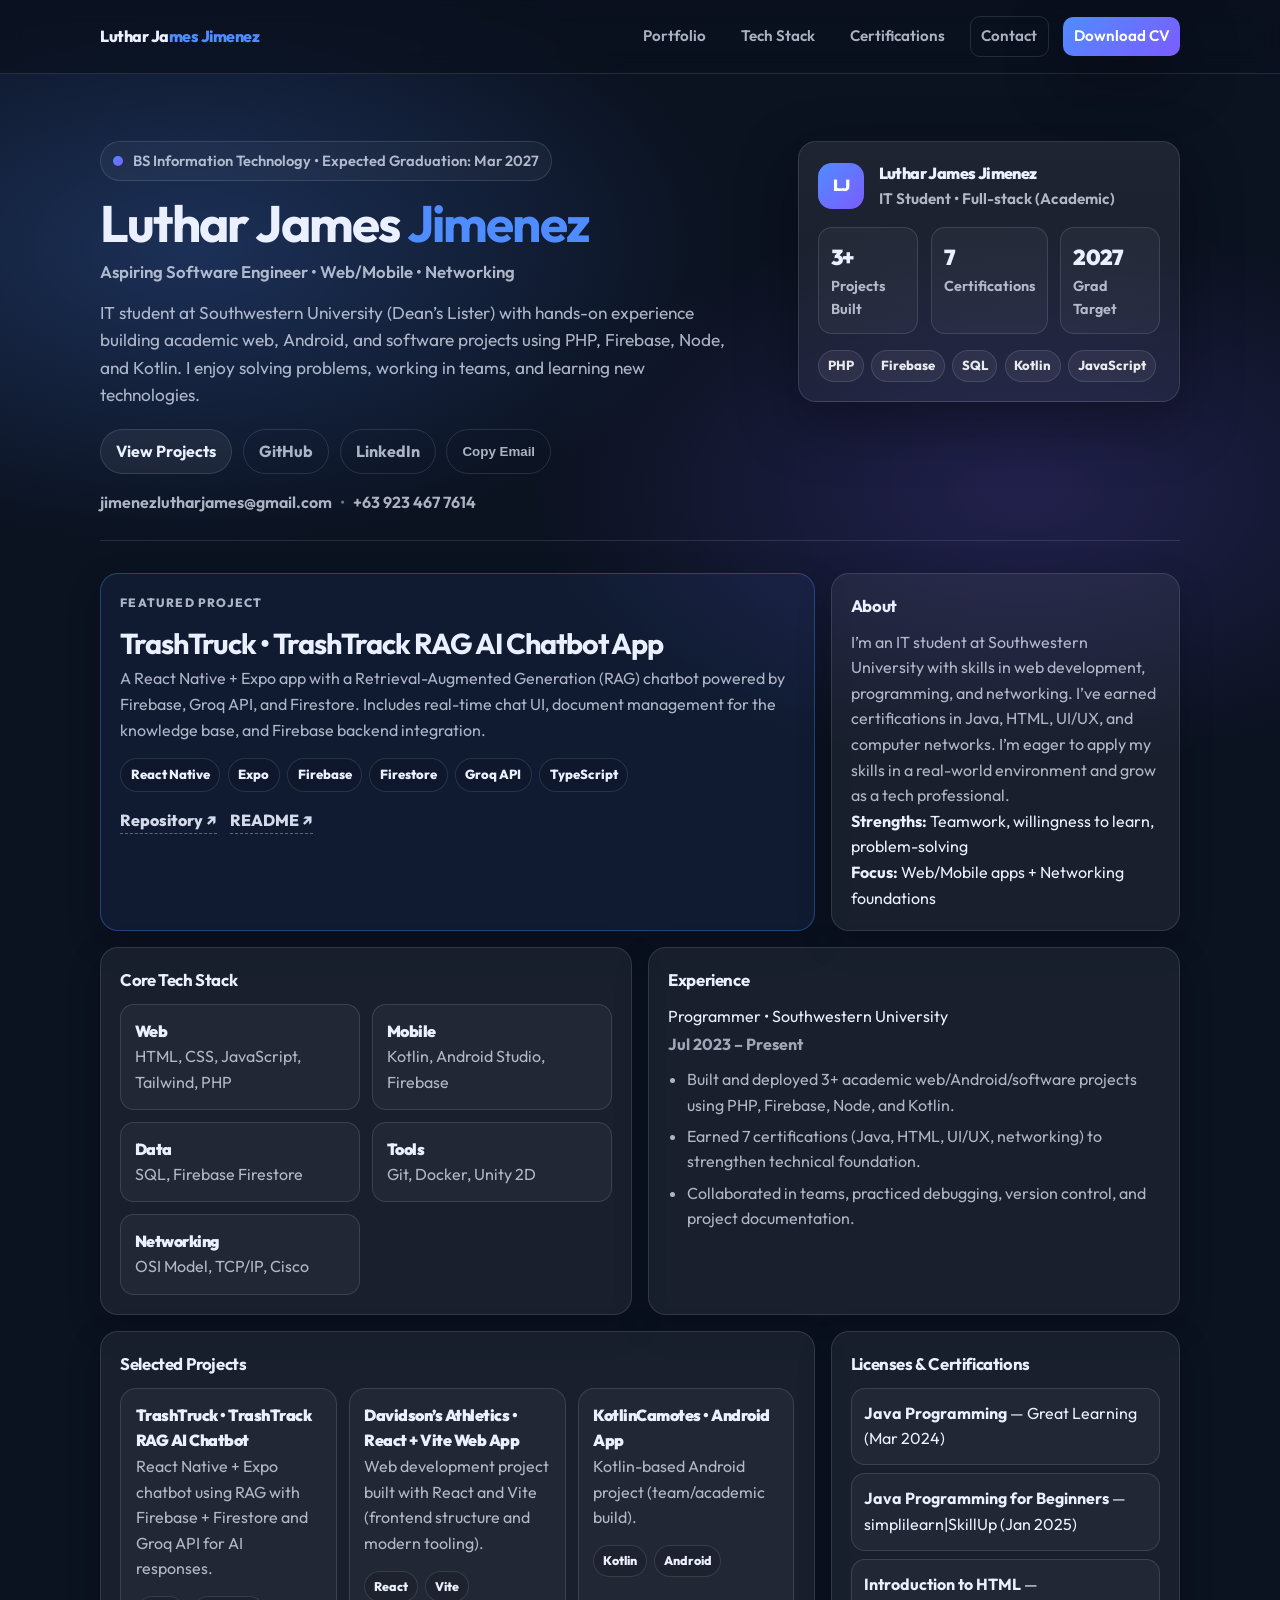
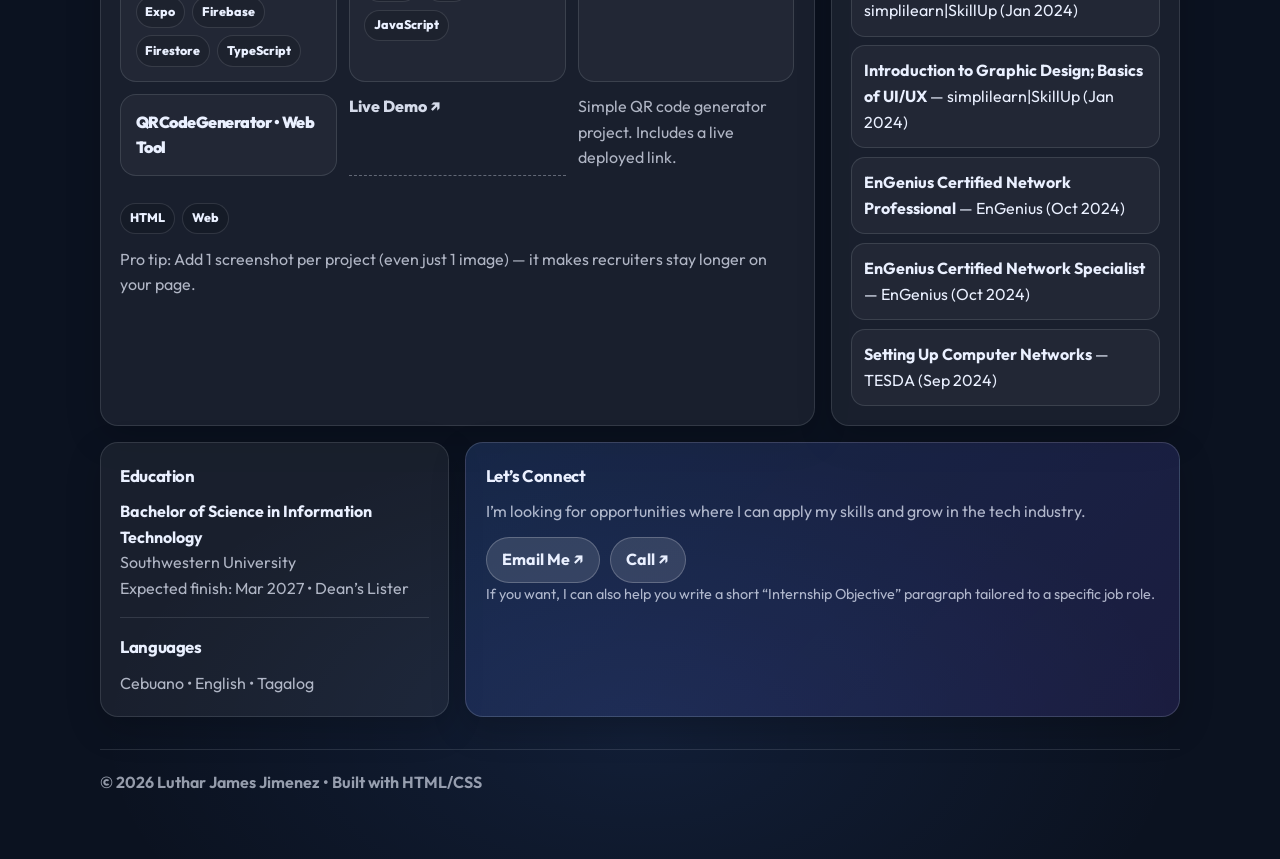
==== index.html @ 518e55aa "Portfolio Portfolio Deployment" ====
<!DOCTYPE html>
<html lang="en">
  <head>
    <meta charset="UTF-8" />
    <meta name="viewport" content="width=device-width, initial-scale=1.0" />
    <title>Luthar James Jimenez | IT Student Portfolio</title>

    <link rel="preconnect" href="https://fonts.googleapis.com" />
    <link rel="preconnect" href="https://fonts.gstatic.com" crossorigin />
    <link
      href="https://fonts.googleapis.com/css2?family=Outfit:wght@300;400;600;700;800&display=swap"
      rel="stylesheet"
    />

    <link rel="stylesheet" href="style.css" />
    <meta
      name="description"
      content="Portfolio of Luthar James Jimenez — IT student focused on web, mobile, and networking. PHP, Firebase, SQL, Kotlin, JavaScript."
    />
  </head>

  <body>
    <nav class="navbar">
      <div class="nav-container">
        <a class="logo" href="#top" aria-label="Go to top">
          Luthar Ja<span>mes Jimenez</span>
        </a>

        <div class="nav-links">
          <a href="#projects">Portfolio</a>
          <a href="#stack">Tech Stack</a>
          <a href="#certs">Certifications</a>
          <a href="#contact" class="nav-cta">Contact</a>
          <a href="resume.pdf" class="resume-btn" download>Download CV</a>
        </div>
      </div>
    </nav>

    <main class="container" id="top">
      <header class="hero">
        <div class="hero-left">
          <div class="hero-badge">
            <span class="dot"></span>
            <span
              >BS Information Technology • Expected Graduation: Mar 2027</span
            >
          </div>

          <h1>
            Luthar James <span class="accent">Jimenez</span><br />
            <span class="sub"
              >Aspiring Software Engineer • Web/Mobile • Networking</span
            >
          </h1>

          <p class="hero-desc">
            IT student at Southwestern University (Dean’s Lister) with hands-on
            experience building academic web, Android, and software projects
            using PHP, Firebase, Node, and Kotlin. I enjoy solving problems,
            working in teams, and learning new technologies.
          </p>

          <div class="hero-actions">
            <a class="pill" href="#projects">View Projects</a>
            <a
              class="pill ghost"
              href="https://github.com/wmroger"
              target="_blank"
              rel="noreferrer"
              >GitHub</a
            >
            <a
              class="pill ghost"
              href="https://www.linkedin.com/in/luthar-james-jimenez-849b1b263/"
              target="_blank"
              rel="noreferrer"
              >LinkedIn</a
            >
            <button class="pill ghost" type="button" onclick="copyEmail()">
              Copy Email
            </button>
          </div>

          <div class="hero-contact">
            <a href="mailto:jimenezlutharjames@gmail.com"
              >jimenezlutharjames@gmail.com</a
            >
            <span class="sep">•</span>
            <a href="tel:+639234677614">+63 923 467 7614</a>
          </div>
        </div>

        <aside class="hero-right">
          <div class="profile-card">
            <div class="profile-top">
              <div class="avatar" aria-hidden="true">LJ</div>
              <div>
                <p class="profile-name">Luthar James Jimenez</p>
                <p class="profile-role">IT Student • Full-stack (Academic)</p>
              </div>
            </div>

            <div class="profile-metrics">
              <div class="metric">
                <p class="metric-num">3+</p>
                <p class="metric-label">Projects Built</p>
              </div>
              <div class="metric">
                <p class="metric-num">7</p>
                <p class="metric-label">Certifications</p>
              </div>
              <div class="metric">
                <p class="metric-num">2027</p>
                <p class="metric-label">Grad Target</p>
              </div>
            </div>

            <div class="profile-tags">
              <span>PHP</span><span>Firebase</span><span>SQL</span
              ><span>Kotlin</span><span>JavaScript</span>
            </div>
          </div>
        </aside>
      </header>

      <section class="bento">
        <!-- Primary / Capstone -->
        <article class="tile capstone" id="projects">
          <div class="tile-head">
            <p class="label">Featured Project</p>
            <h2>TrashTruck • TrashTrack RAG AI Chatbot App</h2>
          </div>

          <p class="muted">
            A React Native + Expo app with a Retrieval-Augmented Generation
            (RAG) chatbot powered by Firebase, Groq API, and Firestore. Includes
            real-time chat UI, document management for the knowledge base, and
            Firebase backend integration.
          </p>

          <div class="chips">
            <span>React Native</span><span>Expo</span><span>Firebase</span
            ><span>Firestore</span><span>Groq API</span><span>TypeScript</span>
          </div>

          <div class="tile-links">
            <a
              class="link"
              href="https://github.com/WMROger/TrashTruck"
              target="_blank"
              rel="noreferrer"
              >Repository ↗</a
            >
            <a
              class="link"
              href="https://github.com/WMROger/TrashTruck#readme"
              target="_blank"
              rel="noreferrer"
              >README ↗</a
            >
          </div>
        </article>

        <!-- About / Summary -->
        <article class="tile about">
          <h3>About</h3>
          <p class="muted">
            I’m an IT student at Southwestern University with skills in web
            development, programming, and networking. I’ve earned certifications
            in Java, HTML, UI/UX, and computer networks. I’m eager to apply my
            skills in a real-world environment and grow as a tech professional.
          </p>
          <div class="mini-list">
            <div>
              <strong>Strengths:</strong> Teamwork, willingness to learn,
              problem-solving
            </div>
            <div>
              <strong>Focus:</strong> Web/Mobile apps + Networking foundations
            </div>
          </div>
        </article>

        <!-- Tech Stack -->
        <article class="tile stack" id="stack">
          <h3>Core Tech Stack</h3>
          <div class="stack-grid">
            <div class="stack-item">
              <p class="stack-title">Web</p>
              <p class="muted">HTML, CSS, JavaScript, Tailwind, PHP</p>
            </div>
            <div class="stack-item">
              <p class="stack-title">Mobile</p>
              <p class="muted">Kotlin, Android Studio, Firebase</p>
            </div>
            <div class="stack-item">
              <p class="stack-title">Data</p>
              <p class="muted">SQL, Firebase Firestore</p>
            </div>
            <div class="stack-item">
              <p class="stack-title">Tools</p>
              <p class="muted">Git, Docker, Unity 2D</p>
            </div>
            <div class="stack-item">
              <p class="stack-title">Networking</p>
              <p class="muted">OSI Model, TCP/IP, Cisco</p>
            </div>
          </div>
        </article>

        <!-- Experience -->
        <article class="tile experience">
          <h3>Experience</h3>
          <div class="timeline">
            <div class="tl-item">
              <p class="tl-title">Programmer • Southwestern University</p>
              <p class="tl-meta">Jul 2023 – Present</p>
              <ul class="tl-bullets">
                <li>
                  Built and deployed 3+ academic web/Android/software projects
                  using PHP, Firebase, Node, and Kotlin.
                </li>
                <li>
                  Earned 7 certifications (Java, HTML, UI/UX, networking) to
                  strengthen technical foundation.
                </li>
                <li>
                  Collaborated in teams, practiced debugging, version control,
                  and project documentation.
                </li>
              </ul>
            </div>
          </div>
        </article>

        <!-- Projects -->
        <article class="tile projects">
          <h3>Selected Projects</h3>

          <div class="project-grid">
            <a
              class="proj-card"
              href="https://github.com/WMROger/TrashTruck"
              target="_blank"
              rel="noreferrer"
            >
              <p class="proj-title">TrashTruck • TrashTrack RAG AI Chatbot</p>
              <p class="muted">
                React Native + Expo chatbot using RAG with Firebase + Firestore
                and Groq API for AI responses.
              </p>
              <div class="chips small">
                <span>Expo</span><span>Firebase</span><span>Firestore</span
                ><span>TypeScript</span>
              </div>
            </a>

            <a
              class="proj-card"
              href="https://github.com/WMROger/Davidson-s-Athletics"
              target="_blank"
              rel="noreferrer"
            >
              <p class="proj-title">
                Davidson’s Athletics • React + Vite Web App
              </p>
              <p class="muted">
                Web development project built with React and Vite (frontend
                structure and modern tooling).
              </p>
              <div class="chips small">
                <span>React</span><span>Vite</span><span>JavaScript</span>
              </div>
            </a>

            <a
              class="proj-card"
              href="https://github.com/WMROger/KotlinCamotes"
              target="_blank"
              rel="noreferrer"
            >
              <p class="proj-title">KotlinCamotes • Android App</p>
              <p class="muted">
                Kotlin-based Android project (team/academic build).
              </p>
              <div class="chips small">
                <span>Kotlin</span><span>Android</span>
              </div>
            </a>

            <a
              class="proj-card"
              href="https://github.com/WMROger/QRCodeGenerator"
              target="_blank"
              rel="noreferrer"
            >
              <p class="proj-title">QRCodeGenerator • Web Tool</p>
              <a class="link" href="https://qr-code-generator-seven-phi.vercel.app/" target="_blank" rel="noreferrer">Live Demo ↗</a>
              <p class="muted">
                Simple QR code generator project. Includes a live deployed link.
              </p>
              <div class="chips small"><span>HTML</span><span>Web</span></div>
            </a>
          </div>

          <p class="note muted">
            Pro tip: Add 1 screenshot per project (even just 1 image) — it makes
            recruiters stay longer on your page.
          </p>
        </article>

        <!-- Certifications -->
        <article class="tile certs" id="certs">
          <h3>Licenses & Certifications</h3>
          <ul class="cert-list">
            <li>
              <strong>Java Programming</strong> — Great Learning (Mar 2024)
            </li>
            <li>
              <strong>Java Programming for Beginners</strong> —
              simplilearn|SkillUp (Jan 2025)
            </li>
            <li>
              <strong>Introduction to HTML</strong> — simplilearn|SkillUp (Jan
              2024)
            </li>
            <li>
              <strong>Introduction to Graphic Design; Basics of UI/UX</strong> —
              simplilearn|SkillUp (Jan 2024)
            </li>
            <li>
              <strong>EnGenius Certified Network Professional</strong> —
              EnGenius (Oct 2024)
            </li>
            <li>
              <strong>EnGenius Certified Network Specialist</strong> — EnGenius
              (Oct 2024)
            </li>
            <li>
              <strong>Setting Up Computer Networks</strong> — TESDA (Sep 2024)
            </li>
          </ul>
        </article>

        <!-- Education + Languages -->
        <article class="tile education">
          <h3>Education</h3>
          <div class="edu">
            <p>
              <strong>Bachelor of Science in Information Technology</strong>
            </p>
            <p class="muted">Southwestern University</p>
            <p class="muted">Expected finish: Mar 2027 • Dean’s Lister</p>
          </div>

          <div class="divider"></div>

          <h3>Languages</h3>
          <p class="muted">Cebuano • English • Tagalog</p>
        </article>

        <!-- Contact / Hire -->
        <article class="tile contact" id="contact">
          <h3>Let’s Connect</h3>
          <p class="muted">
            I’m looking for opportunities where I can apply my skills and grow
            in the tech industry.
          </p>

          <div class="contact-actions">
            <a class="pill light" href="mailto:jimenezlutharjames@gmail.com"
              >Email Me ↗</a
            >
            <a class="pill light" href="tel:+639234677614">Call ↗</a>
          </div>

          <p class="muted small">
            If you want, I can also help you write a short “Internship
            Objective” paragraph tailored to a specific job role.
          </p>
        </article>
      </section>

      <footer class="footer">
        <p>
          © <span id="year"></span> Luthar James Jimenez • Built with HTML/CSS
        </p>
      </footer>
    </main>

    <script>
      function copyEmail() {
        navigator.clipboard.writeText("jimenezlutharjames@gmail.com");
        alert("Email copied to clipboard!");
      }
      document.getElementById("year").textContent = new Date().getFullYear();
    </script>
  </body>
</html>
---- style.css ----
:root{
  --bg: #0b1220;
  --card: rgba(255,255,255,0.06);
  --card-solid: rgba(255,255,255,0.08);
  --text: #eaf0ff;
  --muted: rgba(234,240,255,0.72);
  --border: rgba(234,240,255,0.12);
  --accent: #4f8cff;
  --accent2: #7c5cff;
  --shadow: 0 20px 60px rgba(0,0,0,0.35);
}

*{ margin:0; padding:0; box-sizing:border-box; }
html{ scroll-behavior:smooth; }
body{
  font-family:"Outfit", system-ui, -apple-system, Segoe UI, Roboto, Arial, sans-serif;
  background:
    radial-gradient(900px 500px at 15% 10%, rgba(79,140,255,0.25), transparent 60%),
    radial-gradient(900px 500px at 80% 20%, rgba(124,92,255,0.20), transparent 55%),
    radial-gradient(900px 500px at 50% 95%, rgba(79,140,255,0.10), transparent 60%),
    var(--bg);
  color: var(--text);
  line-height: 1.6;
}

.container{
  max-width: 1120px;
  margin: 0 auto;
  padding: 2rem 1.25rem 4rem;
}

/* Navbar */
.navbar{
  position: sticky;
  top: 0;
  z-index: 100;
  background: rgba(10,16,30,0.65);
  backdrop-filter: blur(12px);
  border-bottom: 1px solid var(--border);
}

.nav-container{
  max-width: 1120px;
  margin: 0 auto;
  padding: 1rem 1.25rem;
  display:flex;
  justify-content:space-between;
  align-items:center;
  gap: 1rem;
}

.logo{
  text-decoration:none;
  font-weight: 800;
  letter-spacing: -0.5px;
  color: var(--text);
}
.logo span{ color: var(--accent); }

.nav-links{ display:flex; align-items:center; gap: 0.9rem; flex-wrap: wrap; }
.nav-links a{
  text-decoration:none;
  color: var(--muted);
  font-weight: 600;
  font-size: 0.95rem;
  padding: 0.45rem 0.65rem;
  border-radius: 10px;
}
.nav-links a:hover{ color: var(--text); background: rgba(255,255,255,0.06); }

.nav-cta{
  border: 1px solid var(--border);
}

.resume-btn{
  background: linear-gradient(135deg, var(--accent), var(--accent2));
  color: #fff !important;
  box-shadow: var(--shadow);
}

/* Hero */
.hero{
  display:grid;
  grid-template-columns: 1.5fr 0.85fr;
  gap: 1.5rem;
  padding: 2.2rem 0 1.5rem;
  border-bottom: 1px solid var(--border);
  margin-bottom: 2rem;
}

.hero-badge{
  display:inline-flex;
  align-items:center;
  gap: 0.6rem;
  padding: 0.45rem 0.75rem;
  border: 1px solid var(--border);
  border-radius: 999px;
  background: rgba(255,255,255,0.04);
  color: var(--muted);
  font-weight: 600;
  font-size: 0.92rem;
  width: fit-content;
}

.dot{
  width: 10px; height: 10px;
  border-radius: 999px;
  background: linear-gradient(135deg, var(--accent), var(--accent2));
}

h1{
  margin-top: 1rem;
  font-size: 3.2rem;
  line-height: 1.05;
  letter-spacing: -1.8px;
}
.accent{ color: var(--accent); }
.sub{
  display:block;
  font-weight: 600;
  font-size: 1.05rem;
  color: var(--muted);
  letter-spacing: 0;
  margin-top: 0.8rem;
}

.hero-desc{
  margin-top: 1.1rem;
  max-width: 58ch;
  color: var(--muted);
  font-size: 1.08rem;
}

.hero-actions{
  margin-top: 1.25rem;
  display:flex;
  flex-wrap: wrap;
  gap: 0.65rem;
}

.pill{
  border: 1px solid var(--border);
  background: rgba(255,255,255,0.06);
  color: var(--text);
  padding: 0.55rem 0.95rem;
  border-radius: 999px;
  text-decoration:none;
  font-weight: 700;
  cursor: pointer;
  transition: transform .15s ease, background .15s ease, border-color .15s ease;
}
.pill:hover{ transform: translateY(-1px); background: rgba(255,255,255,0.09); border-color: rgba(234,240,255,0.22); }
.pill.ghost{ background: transparent; color: var(--muted); }
.pill.ghost:hover{ color: var(--text); }

.hero-contact{
  margin-top: 1rem;
  color: var(--muted);
  display:flex;
  flex-wrap: wrap;
  gap: 0.5rem;
  align-items:center;
}
.hero-contact a{ color: var(--muted); text-decoration:none; font-weight: 650; }
.hero-contact a:hover{ color: var(--text); }
.sep{ opacity: 0.6; }

/* Profile card */
.profile-card{
  border: 1px solid var(--border);
  background: linear-gradient(180deg, rgba(255,255,255,0.08), rgba(255,255,255,0.05));
  border-radius: 18px;
  padding: 1.2rem;
  box-shadow: var(--shadow);
}

.profile-top{
  display:flex;
  align-items:center;
  gap: 0.9rem;
}

.avatar{
  width: 46px; height: 46px;
  border-radius: 14px;
  display:grid;
  place-items:center;
  font-weight: 900;
  letter-spacing: -0.5px;
  background: linear-gradient(135deg, var(--accent), var(--accent2));
  color: #fff;
}

.profile-name{ font-weight: 850; letter-spacing: -0.6px; }
.profile-role{ color: var(--muted); font-weight: 650; font-size: 0.95rem; }

.profile-metrics{
  display:grid;
  grid-template-columns: repeat(3, 1fr);
  gap: 0.8rem;
  margin-top: 1rem;
}
.metric{
  border: 1px solid var(--border);
  background: rgba(255,255,255,0.04);
  border-radius: 14px;
  padding: 0.75rem;
}
.metric-num{ font-size: 1.35rem; font-weight: 900; letter-spacing: -0.8px; }
.metric-label{ color: var(--muted); font-weight: 650; font-size: 0.9rem; }

.profile-tags{
  display:flex;
  flex-wrap: wrap;
  gap: 0.45rem;
  margin-top: 1rem;
}
.profile-tags span{
  font-size: 0.82rem;
  font-weight: 750;
  color: rgba(255,255,255,0.9);
  background: rgba(255,255,255,0.06);
  border: 1px solid var(--border);
  padding: 0.3rem 0.55rem;
  border-radius: 999px;
}

/* Bento */
.bento{
  display:grid;
  grid-template-columns: repeat(12, 1fr);
  gap: 1rem;
}

.tile{
  border: 1px solid var(--border);
  background: var(--card);
  border-radius: 18px;
  padding: 1.2rem;
  box-shadow: 0 12px 35px rgba(0,0,0,0.18);
}

.tile h3{ font-size: 1.05rem; letter-spacing: -0.4px; margin-bottom: 0.6rem; }
.muted{ color: var(--muted); }
.small{ font-size: 0.9rem; }

.capstone{ grid-column: span 8; border: 1px solid rgba(79,140,255,0.35); background: rgba(79,140,255,0.08); }
.about{ grid-column: span 4; }
.stack{ grid-column: span 6; }
.experience{ grid-column: span 6; }
.projects{ grid-column: span 8; }
.certs{ grid-column: span 4; }
.education{ grid-column: span 4; }
.contact{
  grid-column: span 8;
  background: linear-gradient(135deg, rgba(79,140,255,0.18), rgba(124,92,255,0.14));
  border: 1px solid rgba(234,240,255,0.16);
}

.tile-head .label{
  text-transform: uppercase;
  letter-spacing: 1.2px;
  font-weight: 800;
  font-size: 0.75rem;
  color: rgba(234,240,255,0.72);
}
.tile-head h2{
  margin-top: 0.5rem;
  font-size: 1.8rem;
  letter-spacing: -1px;
}

.chips{ margin-top: 0.9rem; display:flex; flex-wrap:wrap; gap: 0.45rem; }
.chips span{
  font-size: 0.82rem;
  font-weight: 800;
  padding: 0.35rem 0.6rem;
  border-radius: 999px;
  border: 1px solid var(--border);
  background: rgba(0,0,0,0.12);
}
.chips.small span{ font-size: 0.78rem; padding: 0.3rem 0.55rem; }

.tile-links{
  margin-top: 1rem;
  display:flex;
  flex-wrap: wrap;
  gap: 0.8rem;
}
.link{
  color: rgba(234,240,255,0.9);
  font-weight: 800;
  text-decoration:none;
  border-bottom: 1px dashed rgba(234,240,255,0.35);
}
.link:hover{ color: #fff; border-bottom-color: rgba(234,240,255,0.65); }

.stack-grid{
  display:grid;
  grid-template-columns: repeat(2, 1fr);
  gap: 0.75rem;
}
.stack-item{
  border: 1px solid var(--border);
  background: rgba(255,255,255,0.04);
  border-radius: 14px;
  padding: 0.85rem;
}
.stack-title{ font-weight: 900; letter-spacing: -0.5px; }

.timeline .tl-meta{ color: rgba(234,240,255,0.65); font-weight: 700; margin-top: 0.15rem; }
.tl-bullets{ margin-top: 0.6rem; padding-left: 1.15rem; color: var(--muted); }
.tl-bullets li{ margin: 0.35rem 0; }

.project-grid{
  display:grid;
  grid-template-columns: repeat(3, 1fr);
  gap: 0.75rem;
  margin-top: 0.6rem;
}
.proj-card{
  text-decoration:none;
  color: inherit;
  border: 1px solid var(--border);
  background: rgba(255,255,255,0.04);
  border-radius: 16px;
  padding: 0.9rem;
  transition: transform .15s ease, background .15s ease, border-color .15s ease;
}
.proj-card:hover{
  transform: translateY(-2px);
  background: rgba(255,255,255,0.07);
  border-color: rgba(234,240,255,0.20);
}
.proj-title{ font-weight: 900; letter-spacing: -0.5px; }

.note{ margin-top: 0.8rem; }

.cert-list{ list-style: none; display:grid; gap: 0.55rem; }
.cert-list li{
  border: 1px solid var(--border);
  background: rgba(255,255,255,0.04);
  border-radius: 14px;
  padding: 0.75rem;
}

.divider{
  height: 1px;
  background: var(--border);
  margin: 1rem 0;
}

.contact-actions{
  margin-top: 0.8rem;
  display:flex;
  gap: 0.65rem;
  flex-wrap: wrap;
}
.pill.light{
  background: rgba(255,255,255,0.12);
  border-color: rgba(255,255,255,0.22);
}

/* Footer */
.footer{
  margin-top: 2rem;
  padding-top: 1.25rem;
  border-top: 1px solid var(--border);
  color: rgba(234,240,255,0.62);
  font-weight: 650;
}

/* Responsive */
@media (max-width: 980px){
  .hero{ grid-template-columns: 1fr; }
  h1{ font-size: 2.6rem; }
  .project-grid{ grid-template-columns: 1fr; }
  .capstone, .about, .stack, .experience, .projects, .certs, .education, .contact{ grid-column: span 12; }
}

@media (max-width: 520px){
  .nav-links{ gap: 0.35rem; }
  h1{ font-size: 2.15rem; }
}
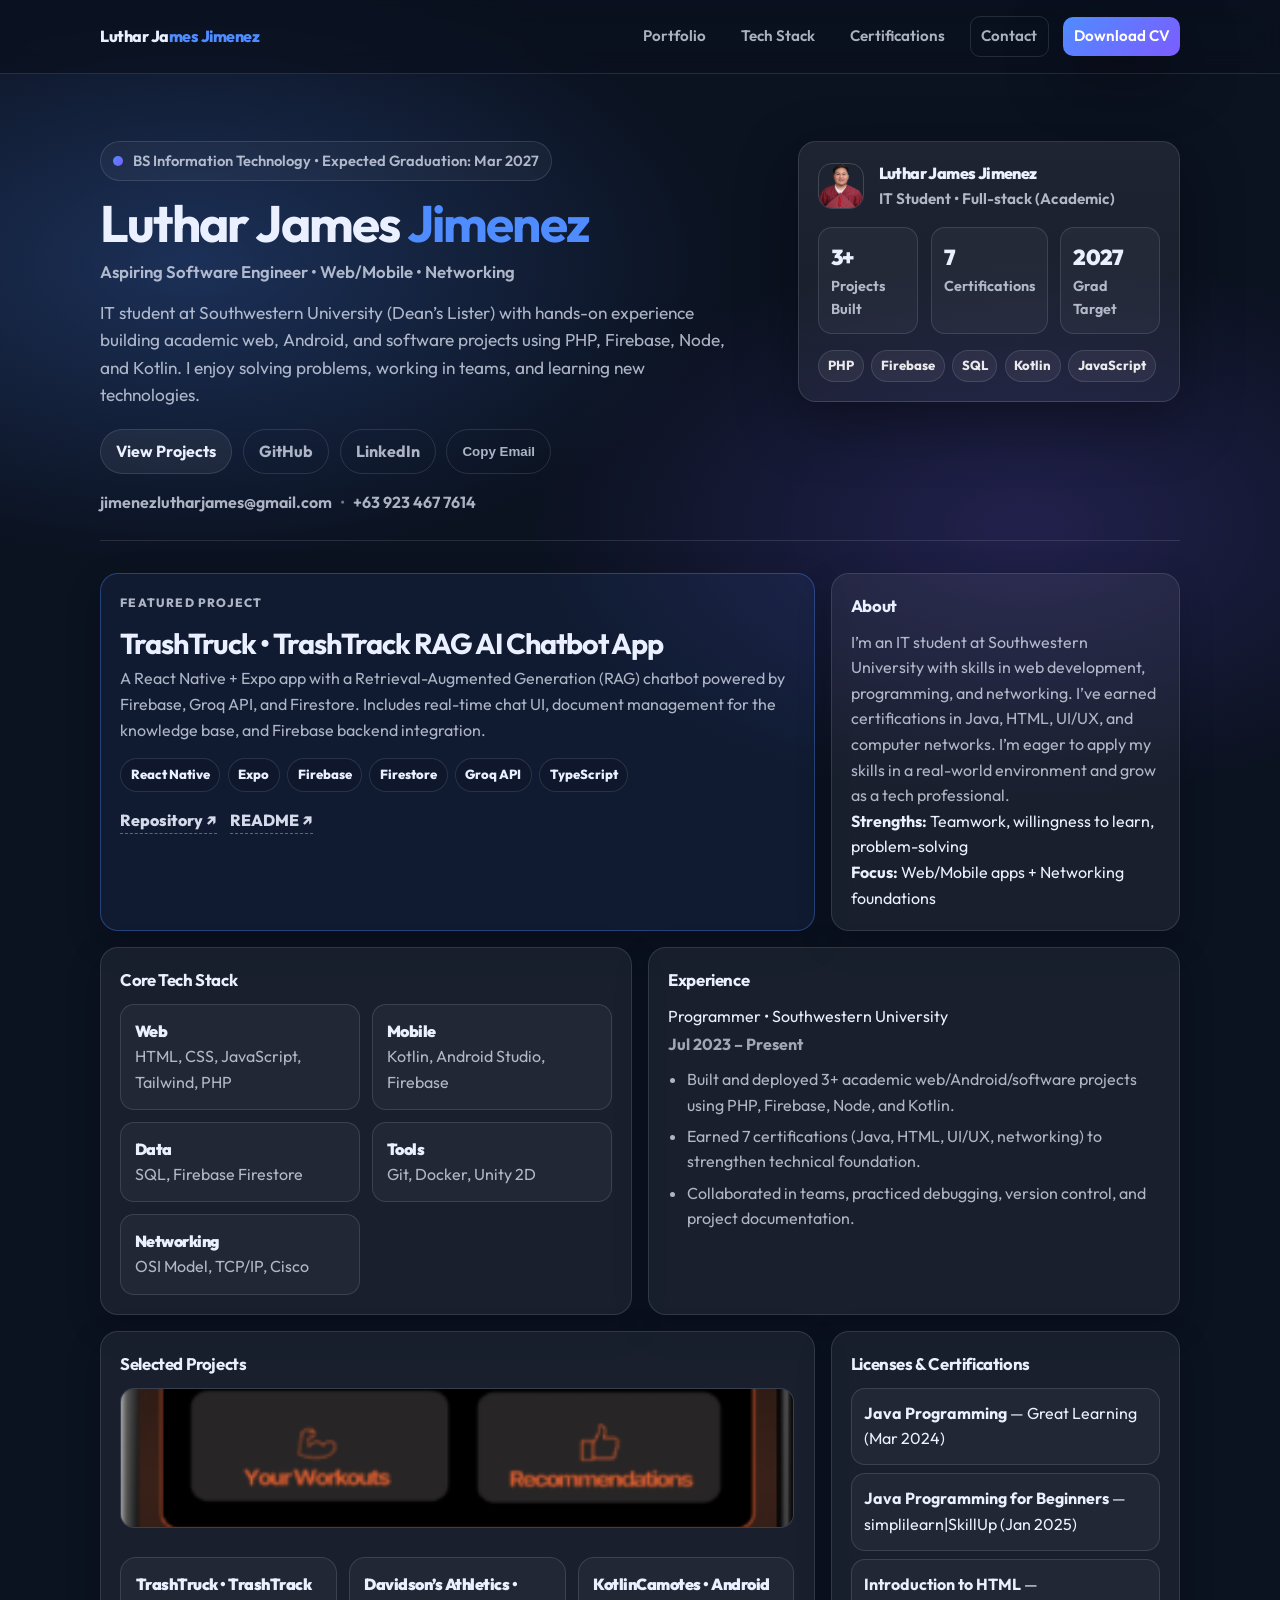
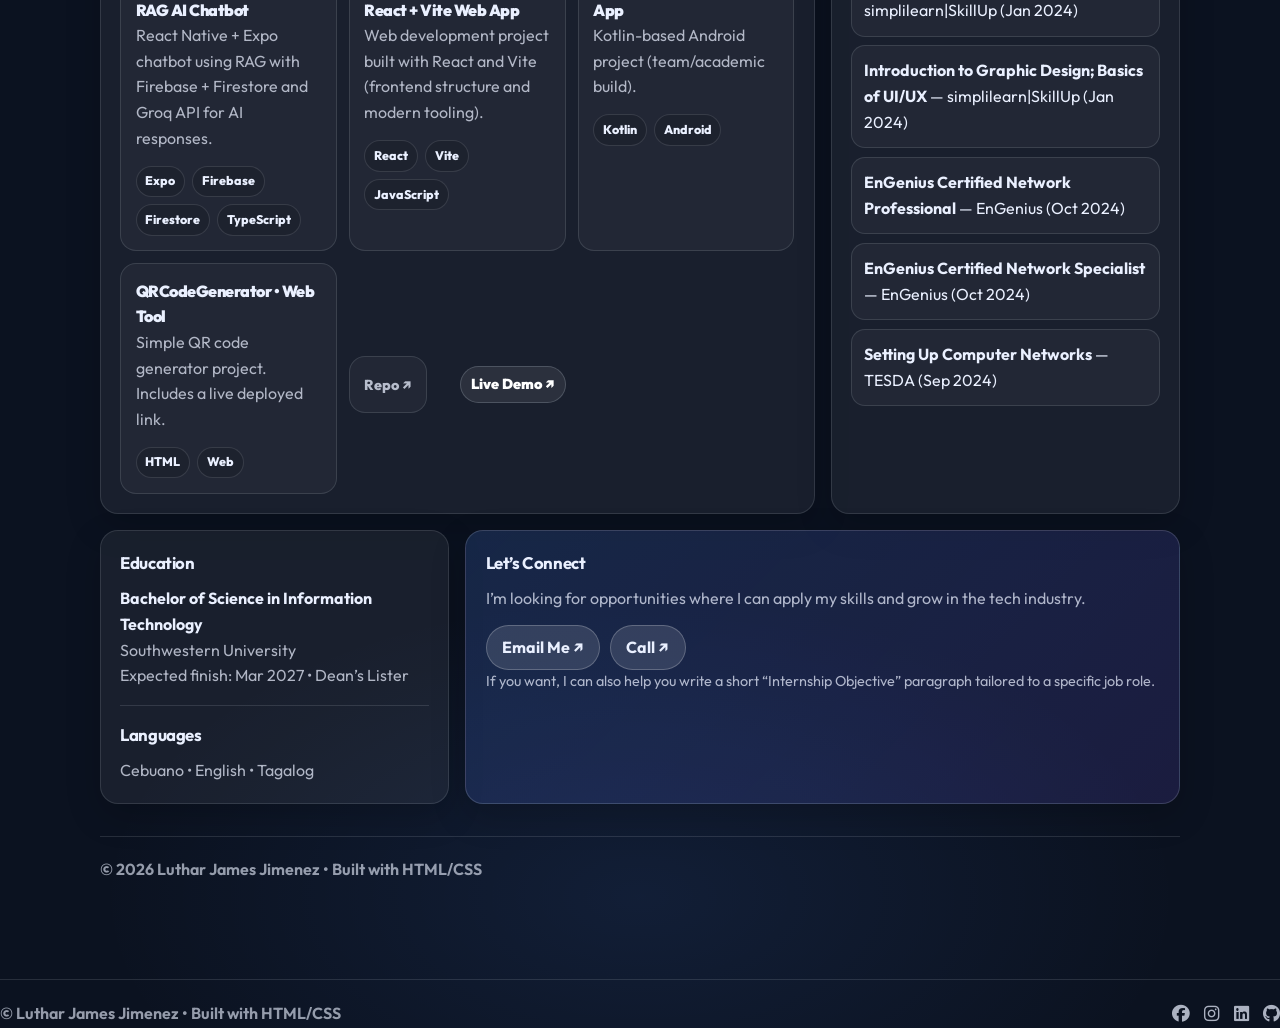
==== commit 22b246c2: "Portfolio 2nd Deploy" ====
--- a/index.html
+++ b/index.html
@@ -5,6 +5,12 @@
     <meta name="viewport" content="width=device-width, initial-scale=1.0" />
     <title>Luthar James Jimenez | IT Student Portfolio</title>
 
+    <link rel="icon" href="Assets/favicons/favicon1.png" type="image/png" />
+    <!-- Social icons -->
+    <link
+      rel="stylesheet"
+      href="https://cdnjs.cloudflare.com/ajax/libs/font-awesome/6.5.0/css/all.min.css"
+    />
     <link rel="preconnect" href="https://fonts.googleapis.com" />
     <link rel="preconnect" href="https://fonts.gstatic.com" crossorigin />
     <link
@@ -93,7 +99,11 @@
         <aside class="hero-right">
           <div class="profile-card">
             <div class="profile-top">
-              <div class="avatar" aria-hidden="true">LJ</div>
+              <img
+                class="avatar-img"
+                src="Assets/Luthar.png"
+                alt="Luthar James Jimenez"
+              />
               <div>
                 <p class="profile-name">Luthar James Jimenez</p>
                 <p class="profile-role">IT Student • Full-stack (Academic)</p>
@@ -236,6 +246,11 @@
         <!-- Projects -->
         <article class="tile projects">
           <h3>Selected Projects</h3>
+          <img
+            class="proj-img"
+            src="Assets/projects/HeavyMetals.png"
+            alt="HeavyMetals project screenshot"
+          />
 
           <div class="project-grid">
             <a
@@ -295,18 +310,33 @@
               rel="noreferrer"
             >
               <p class="proj-title">QRCodeGenerator • Web Tool</p>
-              <a class="link" href="https://qr-code-generator-seven-phi.vercel.app/" target="_blank" rel="noreferrer">Live Demo ↗</a>
+
               <p class="muted">
                 Simple QR code generator project. Includes a live deployed link.
               </p>
+
               <div class="chips small"><span>HTML</span><span>Web</span></div>
+
+              <div class="proj-actions">
+                <span class="proj-action">Repo ↗</span>
+
+                <a
+                  class="proj-demo"
+                  href="https://qr-code-generator-seven-phi.vercel.app/"
+                  target="_blank"
+                  rel="noreferrer"
+                  onclick="event.stopPropagation()"
+                >
+                  Live Demo ↗
+                </a>
+              </div>
             </a>
           </div>
 
-          <p class="note muted">
+          <!-- <p class="note muted">
             Pro tip: Add 1 screenshot per project (even just 1 image) — it makes
             recruiters stay longer on your page.
-          </p>
+          </p> -->
         </article>
 
         <!-- Certifications -->
@@ -396,5 +426,42 @@
       document.getElementById("year").textContent = new Date().getFullYear();
     </script>
   </body>
+  <footer class="footer">
+    <p>© <span id="year"></span> Luthar James Jimenez • Built with HTML/CSS</p>
+
+    <div class="footer-social">
+      <a
+        href="https://www.facebook.com/lutharjamesjimenez7"
+        target="_blank"
+        rel="noreferrer"
+        aria-label="Facebook"
+      >
+        <i class="fa-brands fa-facebook"></i>
+      </a>
+      <a
+        href="https://www.instagram.com/james.luthar/"
+        target="_blank"
+        rel="noreferrer"
+        aria-label="Instagram"
+      >
+        <i class="fa-brands fa-instagram"></i>
+      </a>
+      <a
+        href="https://www.linkedin.com/in/luthar-james-jimenez-849b1b263/"
+        target="_blank"
+        rel="noreferrer"
+        aria-label="LinkedIn"
+      >
+        <i class="fa-brands fa-linkedin"></i>
+      </a>
+      <a
+        href="https://github.com/wmroger"
+        target="_blank"
+        rel="noreferrer"
+        aria-label="GitHub"
+      >
+        <i class="fa-brands fa-github"></i>
+      </a>
+    </div>
+  </footer>
 </html>
- 
--- a/style.css
+++ b/style.css
@@ -1,86 +1,114 @@
-:root{
+:root {
   --bg: #0b1220;
-  --card: rgba(255,255,255,0.06);
-  --card-solid: rgba(255,255,255,0.08);
+  --card: rgba(255, 255, 255, 0.06);
+  --card-solid: rgba(255, 255, 255, 0.08);
   --text: #eaf0ff;
-  --muted: rgba(234,240,255,0.72);
-  --border: rgba(234,240,255,0.12);
+  --muted: rgba(234, 240, 255, 0.72);
+  --border: rgba(234, 240, 255, 0.12);
   --accent: #4f8cff;
   --accent2: #7c5cff;
-  --shadow: 0 20px 60px rgba(0,0,0,0.35);
-}
-
-*{ margin:0; padding:0; box-sizing:border-box; }
-html{ scroll-behavior:smooth; }
-body{
-  font-family:"Outfit", system-ui, -apple-system, Segoe UI, Roboto, Arial, sans-serif;
-  background:
-    radial-gradient(900px 500px at 15% 10%, rgba(79,140,255,0.25), transparent 60%),
-    radial-gradient(900px 500px at 80% 20%, rgba(124,92,255,0.20), transparent 55%),
-    radial-gradient(900px 500px at 50% 95%, rgba(79,140,255,0.10), transparent 60%),
+  --shadow: 0 20px 60px rgba(0, 0, 0, 0.35);
+}
+
+* {
+  margin: 0;
+  padding: 0;
+  box-sizing: border-box;
+}
+html {
+  scroll-behavior: smooth;
+}
+body {
+  font-family: "Outfit", system-ui, -apple-system, Segoe UI, Roboto, Arial,
+    sans-serif;
+  background: radial-gradient(
+      900px 500px at 15% 10%,
+      rgba(79, 140, 255, 0.25),
+      transparent 60%
+    ),
+    radial-gradient(
+      900px 500px at 80% 20%,
+      rgba(124, 92, 255, 0.2),
+      transparent 55%
+    ),
+    radial-gradient(
+      900px 500px at 50% 95%,
+      rgba(79, 140, 255, 0.1),
+      transparent 60%
+    ),
     var(--bg);
   color: var(--text);
   line-height: 1.6;
 }
 
-.container{
+.container {
   max-width: 1120px;
   margin: 0 auto;
   padding: 2rem 1.25rem 4rem;
 }
 
 /* Navbar */
-.navbar{
+.navbar {
   position: sticky;
   top: 0;
   z-index: 100;
-  background: rgba(10,16,30,0.65);
+  background: rgba(10, 16, 30, 0.65);
   backdrop-filter: blur(12px);
   border-bottom: 1px solid var(--border);
 }
 
-.nav-container{
+.nav-container {
   max-width: 1120px;
   margin: 0 auto;
   padding: 1rem 1.25rem;
-  display:flex;
-  justify-content:space-between;
-  align-items:center;
+  display: flex;
+  justify-content: space-between;
+  align-items: center;
   gap: 1rem;
 }
 
-.logo{
-  text-decoration:none;
+.logo {
+  text-decoration: none;
   font-weight: 800;
   letter-spacing: -0.5px;
   color: var(--text);
 }
-.logo span{ color: var(--accent); }
-
-.nav-links{ display:flex; align-items:center; gap: 0.9rem; flex-wrap: wrap; }
-.nav-links a{
-  text-decoration:none;
+.logo span {
+  color: var(--accent);
+}
+
+.nav-links {
+  display: flex;
+  align-items: center;
+  gap: 0.9rem;
+  flex-wrap: wrap;
+}
+.nav-links a {
+  text-decoration: none;
   color: var(--muted);
   font-weight: 600;
   font-size: 0.95rem;
   padding: 0.45rem 0.65rem;
   border-radius: 10px;
 }
-.nav-links a:hover{ color: var(--text); background: rgba(255,255,255,0.06); }
-
-.nav-cta{
-  border: 1px solid var(--border);
-}
-
-.resume-btn{
+.nav-links a:hover {
+  color: var(--text);
+  background: rgba(255, 255, 255, 0.06);
+}
+
+.nav-cta {
+  border: 1px solid var(--border);
+}
+
+.resume-btn {
   background: linear-gradient(135deg, var(--accent), var(--accent2));
   color: #fff !important;
   box-shadow: var(--shadow);
 }
 
 /* Hero */
-.hero{
-  display:grid;
+.hero {
+  display: grid;
   grid-template-columns: 1.5fr 0.85fr;
   gap: 1.5rem;
   padding: 2.2rem 0 1.5rem;
@@ -88,35 +116,38 @@
   margin-bottom: 2rem;
 }
 
-.hero-badge{
-  display:inline-flex;
-  align-items:center;
+.hero-badge {
+  display: inline-flex;
+  align-items: center;
   gap: 0.6rem;
   padding: 0.45rem 0.75rem;
   border: 1px solid var(--border);
   border-radius: 999px;
-  background: rgba(255,255,255,0.04);
+  background: rgba(255, 255, 255, 0.04);
   color: var(--muted);
   font-weight: 600;
   font-size: 0.92rem;
   width: fit-content;
 }
 
-.dot{
-  width: 10px; height: 10px;
+.dot {
+  width: 10px;
+  height: 10px;
   border-radius: 999px;
   background: linear-gradient(135deg, var(--accent), var(--accent2));
 }
 
-h1{
+h1 {
   margin-top: 1rem;
   font-size: 3.2rem;
   line-height: 1.05;
   letter-spacing: -1.8px;
 }
-.accent{ color: var(--accent); }
-.sub{
-  display:block;
+.accent {
+  color: var(--accent);
+}
+.sub {
+  display: block;
   font-weight: 600;
   font-size: 1.05rem;
   color: var(--muted);
@@ -124,262 +155,492 @@
   margin-top: 0.8rem;
 }
 
-.hero-desc{
+.hero-desc {
   margin-top: 1.1rem;
   max-width: 58ch;
   color: var(--muted);
   font-size: 1.08rem;
 }
 
-.hero-actions{
+.hero-actions {
   margin-top: 1.25rem;
-  display:flex;
+  display: flex;
   flex-wrap: wrap;
   gap: 0.65rem;
 }
 
-.pill{
-  border: 1px solid var(--border);
-  background: rgba(255,255,255,0.06);
+.pill {
+  border: 1px solid var(--border);
+  background: rgba(255, 255, 255, 0.06);
   color: var(--text);
   padding: 0.55rem 0.95rem;
   border-radius: 999px;
-  text-decoration:none;
+  text-decoration: none;
   font-weight: 700;
   cursor: pointer;
-  transition: transform .15s ease, background .15s ease, border-color .15s ease;
-}
-.pill:hover{ transform: translateY(-1px); background: rgba(255,255,255,0.09); border-color: rgba(234,240,255,0.22); }
-.pill.ghost{ background: transparent; color: var(--muted); }
-.pill.ghost:hover{ color: var(--text); }
-
-.hero-contact{
+  transition: transform 0.15s ease, background 0.15s ease,
+    border-color 0.15s ease;
+}
+.pill:hover {
+  transform: translateY(-1px);
+  background: rgba(255, 255, 255, 0.09);
+  border-color: rgba(234, 240, 255, 0.22);
+}
+.pill.ghost {
+  background: transparent;
+  color: var(--muted);
+}
+.pill.ghost:hover {
+  color: var(--text);
+}
+
+.hero-contact {
   margin-top: 1rem;
   color: var(--muted);
-  display:flex;
+  display: flex;
   flex-wrap: wrap;
   gap: 0.5rem;
-  align-items:center;
-}
-.hero-contact a{ color: var(--muted); text-decoration:none; font-weight: 650; }
-.hero-contact a:hover{ color: var(--text); }
-.sep{ opacity: 0.6; }
+  align-items: center;
+}
+.hero-contact a {
+  color: var(--muted);
+  text-decoration: none;
+  font-weight: 650;
+}
+.hero-contact a:hover {
+  color: var(--text);
+}
+.sep {
+  opacity: 0.6;
+}
 
 /* Profile card */
-.profile-card{
-  border: 1px solid var(--border);
-  background: linear-gradient(180deg, rgba(255,255,255,0.08), rgba(255,255,255,0.05));
+.profile-card {
+  border: 1px solid var(--border);
+  background: linear-gradient(
+    180deg,
+    rgba(255, 255, 255, 0.08),
+    rgba(255, 255, 255, 0.05)
+  );
   border-radius: 18px;
   padding: 1.2rem;
   box-shadow: var(--shadow);
 }
 
-.profile-top{
-  display:flex;
-  align-items:center;
+.profile-top {
+  display: flex;
+  align-items: center;
   gap: 0.9rem;
 }
 
-.avatar{
-  width: 46px; height: 46px;
+.avatar {
+  width: 46px;
+  height: 46px;
   border-radius: 14px;
-  display:grid;
-  place-items:center;
+  display: grid;
+  place-items: center;
   font-weight: 900;
   letter-spacing: -0.5px;
   background: linear-gradient(135deg, var(--accent), var(--accent2));
   color: #fff;
 }
-
-.profile-name{ font-weight: 850; letter-spacing: -0.6px; }
-.profile-role{ color: var(--muted); font-weight: 650; font-size: 0.95rem; }
-
-.profile-metrics{
-  display:grid;
+.avatar-img {
+  width: 46px;
+  height: 46px;
+  border-radius: 14px;
+  object-fit: cover;
+  border: 1px solid rgba(234, 240, 255, 0.18);
+}
+
+.profile-name {
+  font-weight: 850;
+  letter-spacing: -0.6px;
+}
+.profile-role {
+  color: var(--muted);
+  font-weight: 650;
+  font-size: 0.95rem;
+}
+
+.profile-metrics {
+  display: grid;
   grid-template-columns: repeat(3, 1fr);
   gap: 0.8rem;
   margin-top: 1rem;
 }
-.metric{
-  border: 1px solid var(--border);
-  background: rgba(255,255,255,0.04);
+.metric {
+  border: 1px solid var(--border);
+  background: rgba(255, 255, 255, 0.04);
   border-radius: 14px;
   padding: 0.75rem;
 }
-.metric-num{ font-size: 1.35rem; font-weight: 900; letter-spacing: -0.8px; }
-.metric-label{ color: var(--muted); font-weight: 650; font-size: 0.9rem; }
-
-.profile-tags{
-  display:flex;
+.metric-num {
+  font-size: 1.35rem;
+  font-weight: 900;
+  letter-spacing: -0.8px;
+}
+.metric-label {
+  color: var(--muted);
+  font-weight: 650;
+  font-size: 0.9rem;
+}
+
+.profile-tags {
+  display: flex;
   flex-wrap: wrap;
   gap: 0.45rem;
   margin-top: 1rem;
 }
-.profile-tags span{
+.profile-tags span {
   font-size: 0.82rem;
   font-weight: 750;
-  color: rgba(255,255,255,0.9);
-  background: rgba(255,255,255,0.06);
+  color: rgba(255, 255, 255, 0.9);
+  background: rgba(255, 255, 255, 0.06);
   border: 1px solid var(--border);
   padding: 0.3rem 0.55rem;
   border-radius: 999px;
 }
 
 /* Bento */
-.bento{
-  display:grid;
+.bento {
+  display: grid;
   grid-template-columns: repeat(12, 1fr);
   gap: 1rem;
 }
 
-.tile{
+.tile {
   border: 1px solid var(--border);
   background: var(--card);
   border-radius: 18px;
   padding: 1.2rem;
-  box-shadow: 0 12px 35px rgba(0,0,0,0.18);
-}
-
-.tile h3{ font-size: 1.05rem; letter-spacing: -0.4px; margin-bottom: 0.6rem; }
-.muted{ color: var(--muted); }
-.small{ font-size: 0.9rem; }
-
-.capstone{ grid-column: span 8; border: 1px solid rgba(79,140,255,0.35); background: rgba(79,140,255,0.08); }
-.about{ grid-column: span 4; }
-.stack{ grid-column: span 6; }
-.experience{ grid-column: span 6; }
-.projects{ grid-column: span 8; }
-.certs{ grid-column: span 4; }
-.education{ grid-column: span 4; }
-.contact{
+  box-shadow: 0 12px 35px rgba(0, 0, 0, 0.18);
+}
+
+.tile h3 {
+  font-size: 1.05rem;
+  letter-spacing: -0.4px;
+  margin-bottom: 0.6rem;
+}
+.muted {
+  color: var(--muted);
+}
+.small {
+  font-size: 0.9rem;
+}
+
+.capstone {
   grid-column: span 8;
-  background: linear-gradient(135deg, rgba(79,140,255,0.18), rgba(124,92,255,0.14));
-  border: 1px solid rgba(234,240,255,0.16);
-}
-
-.tile-head .label{
+  border: 1px solid rgba(79, 140, 255, 0.35);
+  background: rgba(79, 140, 255, 0.08);
+}
+.about {
+  grid-column: span 4;
+}
+.stack {
+  grid-column: span 6;
+}
+.experience {
+  grid-column: span 6;
+}
+.projects {
+  grid-column: span 8;
+}
+.certs {
+  grid-column: span 4;
+}
+.education {
+  grid-column: span 4;
+}
+.contact {
+  grid-column: span 8;
+  background: linear-gradient(
+    135deg,
+    rgba(79, 140, 255, 0.18),
+    rgba(124, 92, 255, 0.14)
+  );
+  border: 1px solid rgba(234, 240, 255, 0.16);
+}
+
+.tile-head .label {
   text-transform: uppercase;
   letter-spacing: 1.2px;
   font-weight: 800;
   font-size: 0.75rem;
-  color: rgba(234,240,255,0.72);
-}
-.tile-head h2{
+  color: rgba(234, 240, 255, 0.72);
+}
+.tile-head h2 {
   margin-top: 0.5rem;
   font-size: 1.8rem;
   letter-spacing: -1px;
 }
 
-.chips{ margin-top: 0.9rem; display:flex; flex-wrap:wrap; gap: 0.45rem; }
-.chips span{
+.chips {
+  margin-top: 0.9rem;
+  display: flex;
+  flex-wrap: wrap;
+  gap: 0.45rem;
+}
+.chips span {
   font-size: 0.82rem;
   font-weight: 800;
   padding: 0.35rem 0.6rem;
   border-radius: 999px;
   border: 1px solid var(--border);
-  background: rgba(0,0,0,0.12);
-}
-.chips.small span{ font-size: 0.78rem; padding: 0.3rem 0.55rem; }
-
-.tile-links{
+  background: rgba(0, 0, 0, 0.12);
+}
+.chips.small span {
+  font-size: 0.78rem;
+  padding: 0.3rem 0.55rem;
+}
+
+.tile-links {
   margin-top: 1rem;
-  display:flex;
+  display: flex;
   flex-wrap: wrap;
   gap: 0.8rem;
 }
-.link{
-  color: rgba(234,240,255,0.9);
+.link {
+  color: rgba(234, 240, 255, 0.9);
   font-weight: 800;
-  text-decoration:none;
-  border-bottom: 1px dashed rgba(234,240,255,0.35);
-}
-.link:hover{ color: #fff; border-bottom-color: rgba(234,240,255,0.65); }
-
-.stack-grid{
-  display:grid;
+  text-decoration: none;
+  border-bottom: 1px dashed rgba(234, 240, 255, 0.35);
+}
+.link:hover {
+  color: #fff;
+  border-bottom-color: rgba(234, 240, 255, 0.65);
+}
+
+.stack-grid {
+  display: grid;
   grid-template-columns: repeat(2, 1fr);
   gap: 0.75rem;
 }
-.stack-item{
-  border: 1px solid var(--border);
-  background: rgba(255,255,255,0.04);
+.stack-item {
+  border: 1px solid var(--border);
+  background: rgba(255, 255, 255, 0.04);
   border-radius: 14px;
   padding: 0.85rem;
 }
-.stack-title{ font-weight: 900; letter-spacing: -0.5px; }
-
-.timeline .tl-meta{ color: rgba(234,240,255,0.65); font-weight: 700; margin-top: 0.15rem; }
-.tl-bullets{ margin-top: 0.6rem; padding-left: 1.15rem; color: var(--muted); }
-.tl-bullets li{ margin: 0.35rem 0; }
-
-.project-grid{
-  display:grid;
+.stack-title {
+  font-weight: 900;
+  letter-spacing: -0.5px;
+}
+
+.timeline .tl-meta {
+  color: rgba(234, 240, 255, 0.65);
+  font-weight: 700;
+  margin-top: 0.15rem;
+}
+.tl-bullets {
+  margin-top: 0.6rem;
+  padding-left: 1.15rem;
+  color: var(--muted);
+}
+.tl-bullets li {
+  margin: 0.35rem 0;
+}
+
+.project-grid {
+  display: grid;
   grid-template-columns: repeat(3, 1fr);
   gap: 0.75rem;
   margin-top: 0.6rem;
 }
-.proj-card{
-  text-decoration:none;
+.proj-card {
+  text-decoration: none;
   color: inherit;
   border: 1px solid var(--border);
-  background: rgba(255,255,255,0.04);
+  background: rgba(255, 255, 255, 0.04);
   border-radius: 16px;
   padding: 0.9rem;
-  transition: transform .15s ease, background .15s ease, border-color .15s ease;
-}
-.proj-card:hover{
+  transition: transform 0.15s ease, background 0.15s ease,
+    border-color 0.15s ease;
+}
+.proj-card:hover {
   transform: translateY(-2px);
-  background: rgba(255,255,255,0.07);
-  border-color: rgba(234,240,255,0.20);
-}
-.proj-title{ font-weight: 900; letter-spacing: -0.5px; }
-
-.note{ margin-top: 0.8rem; }
-
-.cert-list{ list-style: none; display:grid; gap: 0.55rem; }
-.cert-list li{
-  border: 1px solid var(--border);
-  background: rgba(255,255,255,0.04);
+  background: rgba(255, 255, 255, 0.07);
+  border-color: rgba(234, 240, 255, 0.2);
+}
+.proj-title {
+  font-weight: 900;
+  letter-spacing: -0.5px;
+}
+
+.note {
+  margin-top: 0.8rem;
+}
+
+.cert-list {
+  list-style: none;
+  display: grid;
+  gap: 0.55rem;
+}
+.cert-list li {
+  border: 1px solid var(--border);
+  background: rgba(255, 255, 255, 0.04);
   border-radius: 14px;
   padding: 0.75rem;
 }
 
-.divider{
+.divider {
   height: 1px;
   background: var(--border);
   margin: 1rem 0;
 }
 
-.contact-actions{
+.contact-actions {
   margin-top: 0.8rem;
-  display:flex;
+  display: flex;
   gap: 0.65rem;
   flex-wrap: wrap;
 }
-.pill.light{
-  background: rgba(255,255,255,0.12);
-  border-color: rgba(255,255,255,0.22);
+.pill.light {
+  background: rgba(255, 255, 255, 0.12);
+  border-color: rgba(255, 255, 255, 0.22);
 }
 
 /* Footer */
-.footer{
+.footer {
   margin-top: 2rem;
   padding-top: 1.25rem;
   border-top: 1px solid var(--border);
-  color: rgba(234,240,255,0.62);
+  color: rgba(234, 240, 255, 0.62);
   font-weight: 650;
 }
 
 /* Responsive */
-@media (max-width: 980px){
-  .hero{ grid-template-columns: 1fr; }
-  h1{ font-size: 2.6rem; }
-  .project-grid{ grid-template-columns: 1fr; }
-  .capstone, .about, .stack, .experience, .projects, .certs, .education, .contact{ grid-column: span 12; }
-}
-
-@media (max-width: 520px){
-  .nav-links{ gap: 0.35rem; }
-  h1{ font-size: 2.15rem; }
-}
- +@media (max-width: 980px) {
+  .hero {
+    grid-template-columns: 1fr;
+  }
+  h1 {
+    font-size: 2.6rem;
+  }
+  .project-grid {
+    grid-template-columns: 1fr;
+  }
+  .capstone,
+  .about,
+  .stack,
+  .experience,
+  .projects,
+  .certs,
+  .education,
+  .contact {
+    grid-column: span 12;
+  }
+}
+
+@media (max-width: 520px) {
+  .nav-links {
+    gap: 0.35rem;
+  }
+  h1 {
+    font-size: 2.15rem;
+  }
+}
+
+/* Project card actions (Repo / Demo buttons) */
+.proj-actions {
+  margin-top: 0.75rem;
+  display: flex;
+  align-items: center;
+  justify-content: space-between;
+  gap: 0.75rem;
+}
+
+.proj-action {
+  font-weight: 800;
+  color: rgba(234, 240, 255, 0.75);
+  font-size: 0.9rem;
+}
+
+.proj-demo {
+  text-decoration: none;
+  font-weight: 900;
+  font-size: 0.9rem;
+  color: #fff;
+  padding: 0.35rem 0.65rem;
+  border-radius: 999px;
+  border: 1px solid rgba(234, 240, 255, 0.18);
+  background: rgba(255, 255, 255, 0.08);
+  transition: transform 0.15s ease, background 0.15s ease,
+    border-color 0.15s ease;
+}
+
+.proj-demo:hover {
+  transform: translateY(-1px);
+  background: rgba(255, 255, 255, 0.12);
+  border-color: rgba(234, 240, 255, 0.28);
+}
+#projects,
+#stack,
+#certs,
+#contact {
+  scroll-margin-top: 90px;
+}
+.proj-img {
+  width: 100%;
+  height: 140px;
+  border-radius: 14px;
+  object-fit: cover;
+  margin-bottom: 0.75rem;
+  border: 1px solid rgba(234, 240, 255, 0.12);
+  background: rgba(255, 255, 255, 0.03);
+}
+.proj-actions {
+  margin-top: 0.75rem;
+  display: flex;
+  justify-content: space-between;
+  align-items: center;
+  gap: 0.75rem;
+}
+
+.proj-action {
+  font-weight: 800;
+  color: rgba(234, 240, 255, 0.75);
+  font-size: 0.9rem;
+}
+
+.proj-demo {
+  text-decoration: none;
+  font-weight: 900;
+  font-size: 0.9rem;
+  color: #fff;
+  padding: 0.35rem 0.65rem;
+  border-radius: 999px;
+  border: 1px solid rgba(234, 240, 255, 0.18);
+  background: rgba(255, 255, 255, 0.08);
+  transition: transform 0.15s ease, background 0.15s ease,
+    border-color 0.15s ease;
+}
+
+.proj-demo:hover {
+  transform: translateY(-1px);
+  background: rgba(255, 255, 255, 0.12);
+  border-color: rgba(234, 240, 255, 0.28);
+}
+.footer {
+  display: flex;
+  justify-content: space-between;
+  align-items: center;
+  gap: 1rem;
+  flex-wrap: wrap;
+}
+
+.footer-social {
+  display: flex;
+  gap: 0.9rem;
+}
+
+.footer-social a {
+  color: rgba(234, 240, 255, 0.72);
+  font-size: 1.1rem;
+  text-decoration: none;
+  transition: transform 0.15s ease, color 0.15s ease;
+}
+
+.footer-social a:hover {
+  color: #fff;
+  transform: translateY(-1px);
+}
